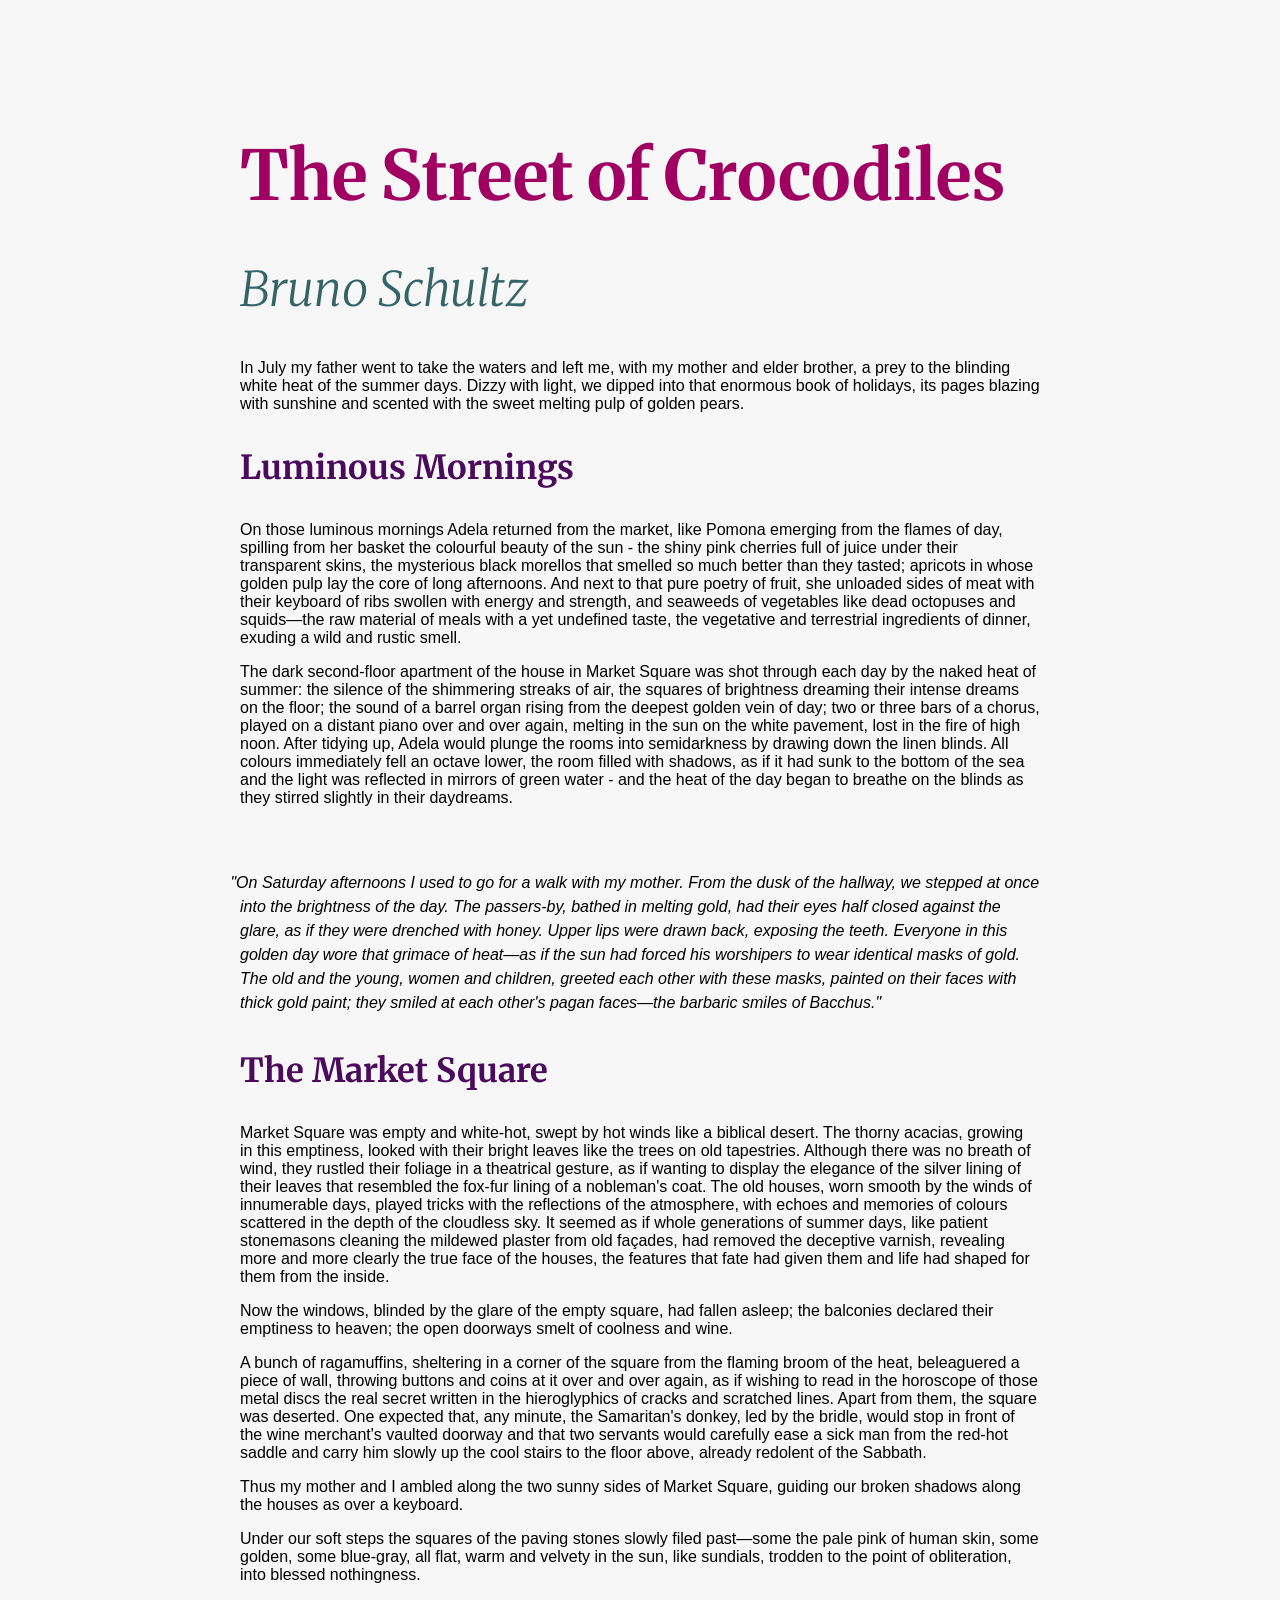
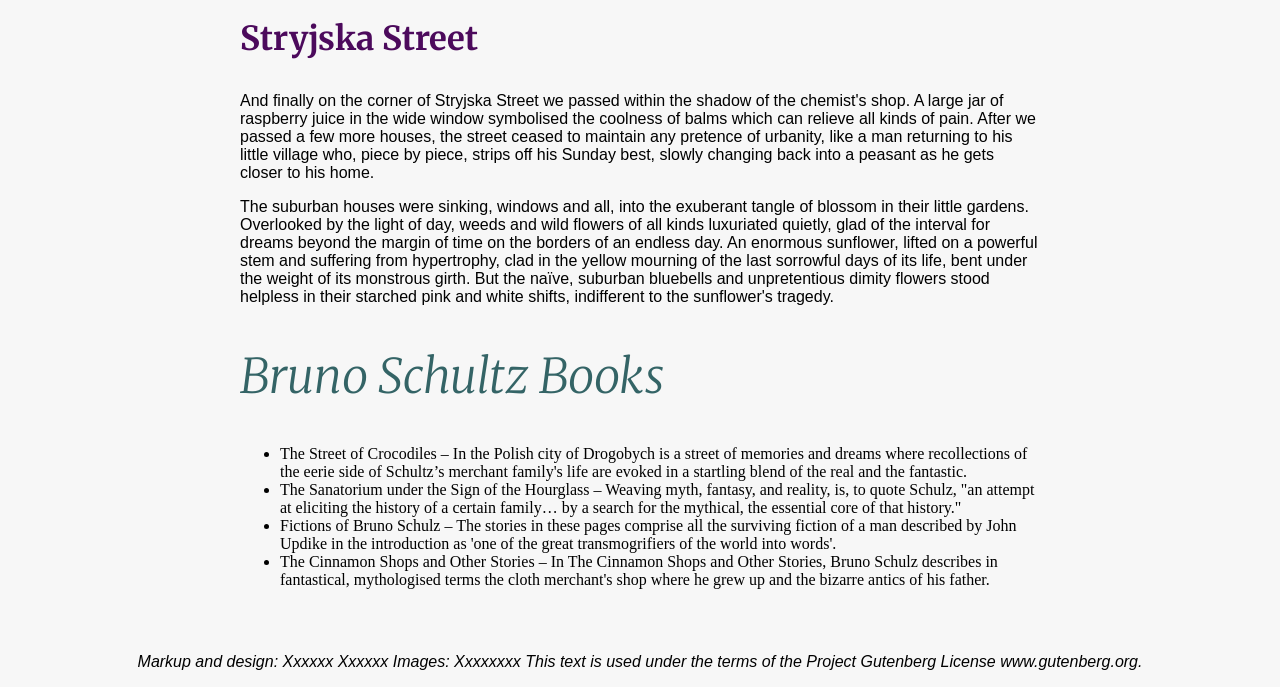
==== index-3.html @ afcbabdc "Create index-3.html" ====
<!DOCTYPE html>
<html lang="en">
<head>
<meta charset="UTF-8">
    <link href="css/reset.css" type="text/css"rel="stylesheet"/>
    <link href="css/style.css" type="text/css"rel="stylesheet"/>
    <link rel="preconnect" href="https://fonts.googleapis.com">
    <link rel="preconnect" href="https://fonts.gstatic.com" crossorigin>
    <link href="https://fonts.googleapis.com/css2?family=Merriweather:ital,opsz,wght@0,18..144,300..900;1,18..144,300..900&display=swap" rel="stylesheet">

    <title>The Street of Crocodiles</title>
</head>
<body>
    <header>
    <h1>The Street of Crocodiles</h1>
<h2>Bruno Schultz</h2>

<p>In July my father went to take the waters and left me, with my mother and elder brother, a
prey to the blinding white heat of the summer days. Dizzy with light, we dipped into that
enormous book of holidays, its pages blazing with sunshine and scented with the sweet
melting pulp of golden pears.</p>
</header>

<section>
    <h3>Luminous Mornings</h3>

    <p>On those luminous mornings Adela returned from the market, like Pomona emerging from
the flames of day, spilling from her basket the colourful beauty of the sun - the shiny pink
cherries full of juice under their transparent skins, the mysterious black morellos that
smelled so much better than they tasted; apricots in whose golden pulp lay the core of long
afternoons. And next to that pure poetry of fruit, she unloaded sides of meat with their
keyboard of ribs swollen with energy and strength, and seaweeds of vegetables like dead
octopuses and squids—the raw material of meals with a yet undefined taste, the vegetative
and terrestrial ingredients of dinner, exuding a wild and rustic smell.</p>

    <p>The dark second-floor apartment of the house in Market Square was shot through each day
by the naked heat of summer: the silence of the shimmering streaks of air, the squares of
brightness dreaming their intense dreams on the floor; the sound of a barrel organ rising
from the deepest golden vein of day; two or three bars of a chorus, played on a distant piano
over and over again, melting in the sun on the white pavement, lost in the fire of high noon.
After tidying up, Adela would plunge the rooms into semidarkness by drawing down the
linen blinds. All colours immediately fell an octave lower, the room filled with shadows, as if
it had sunk to the bottom of the sea and the light was reflected in mirrors of green water -
and the heat of the day began to breathe on the blinds as they stirred slightly in their
daydreams.</p>

<blockquote>
    <p><em>"On Saturday afternoons I used to go for a walk with my mother. From the dusk of the
hallway, we stepped at once into the brightness of the day. The passers-by, bathed in melting
gold, had their eyes half closed against the glare, as if they were drenched with honey.
Upper lips were drawn back, exposing the teeth. Everyone in this golden day wore that
grimace of heat—as if the sun had forced his worshipers to wear identical masks of gold. The
old and the young, women and children, greeted each other with these masks, painted on
their faces with thick gold paint; they smiled at each other's pagan faces—the barbaric
smiles of Bacchus."</em></p>
    </blockquote>
</section>

<section>
    <h3>The Market Square</h3>

    <p>Market Square was empty and white-hot, swept by hot winds like a biblical desert. The
thorny acacias, growing in this emptiness, looked with their bright leaves like the trees on
old tapestries. Although there was no breath of wind, they rustled their foliage in a
theatrical gesture, as if wanting to display the elegance of the silver lining of their leaves that
resembled the fox-fur lining of a nobleman's coat. The old houses, worn smooth by the
winds of innumerable days, played tricks with the reflections of the atmosphere, with
echoes and memories of colours scattered in the depth of the cloudless sky. It seemed as if
whole generations of summer days, like patient stonemasons cleaning the mildewed plaster
from old façades, had removed the deceptive varnish, revealing more and more clearly the
true face of the houses, the features that fate had given them and life had shaped for them
from the inside.</p>

<p>Now the windows, blinded by the glare of the empty square, had fallen asleep; the balconies
declared their emptiness to heaven; the open doorways smelt of coolness and wine.</p>

<p>A bunch of ragamuffins, sheltering in a corner of the square from the flaming broom of the
heat, beleaguered a piece of wall, throwing buttons and coins at it over and over again, as if
wishing to read in the horoscope of those metal discs the real secret written in the
hieroglyphics of cracks and scratched lines. Apart from them, the square was deserted. One
expected that, any minute, the Samaritan's donkey, led by the bridle, would stop in front of
the wine merchant's vaulted doorway and that two servants would carefully ease a sick man
from the red-hot saddle and carry him slowly up the cool stairs to the floor above, already
redolent of the Sabbath.</p>

<p>Thus my mother and I ambled along the two sunny sides of Market Square, guiding our
broken shadows along the houses as over a keyboard.</p>

<p>Under our soft steps the squares of the paving stones slowly filed past—some the pale pink
of human skin, some golden, some blue-gray, all flat, warm and velvety in the sun, like
sundials, trodden to the point of obliteration, into blessed nothingness.</p>
</section>

<section>
<h3>Stryjska Street</h3>

<p>And finally on the corner of Stryjska Street we passed within the shadow of the chemist's
shop. A large jar of raspberry juice in the wide window symbolised the coolness of balms
which can relieve all kinds of pain. After we passed a few more houses, the street ceased to
maintain any pretence of urbanity, like a man returning to his little village who, piece by
piece, strips off his Sunday best, slowly changing back into a peasant as he gets closer to his
home.</p>

<p>The suburban houses were sinking, windows and all, into the exuberant tangle of blossom in
their little gardens. Overlooked by the light of day, weeds and wild flowers of all kinds
luxuriated quietly, glad of the interval for dreams beyond the margin of time on the borders
of an endless day. An enormous sunflower, lifted on a powerful stem and suffering from
hypertrophy, clad in the yellow mourning of the last sorrowful days of its life, bent under the
weight of its monstrous girth. But the naïve, suburban bluebells and unpretentious dimity
flowers stood helpless in their starched pink and white shifts, indifferent to the sunflower's
tragedy.</p>
</section>

<section>
    <h2>Bruno Schultz Books</h2>

<ul>
<li>The Street of Crocodiles – In the Polish city of Drogobych is a street of memories and
dreams where recollections of the eerie side of Schultz’s merchant family's life are
evoked in a startling blend of the real and the fantastic.</li>
<li>The Sanatorium under the Sign of the Hourglass – Weaving myth, fantasy, and reality,
is, to quote Schulz, "an attempt at eliciting the history of a certain family… by a search
for the mythical, the essential core of that history."</li>
<li>Fictions of Bruno Schulz – The stories in these pages comprise all the surviving fiction of
a man described by John Updike in the introduction as 'one of the great transmogrifiers
of the world into words'.</li>
<li>The Cinnamon Shops and Other Stories – In The Cinnamon Shops and Other Stories,
Bruno Schulz describes in fantastical, mythologised terms the cloth merchant's shop
where he grew up and the bizarre antics of his father.</li>
</ul>
</section>

<footer>
<p><em>Markup and design: Xxxxxx Xxxxxx
Images: Xxxxxxxx
This text is used under the terms of the Project Gutenberg License www.gutenberg.org.</em></p>
</footer>
</body>
</html>
---- css/style.css ----
body{
    background: #f7f7f7;
    color: #333333
    font-family: "Merriweather sans", sans-serif;}

section, header {
    width: 80%;
    max-width: 800px;
    margin: auto;}

h1, h2, h3 {
    font-family: "Merriweather", serif}

p {
    font-family: "Merriweather sans", sans-serif}

header p {
    font-family: "Merriweather Sans", sans-serif;
    font-size: 1.5rem
    font-weight:300}

h1 {font-size: 4.300rem;
    line-height:1.1;
    margin-top: 2em;
    color:rgb(159, 0, 98)}

h2 {font-size: 2.986rem;
    font-weight: 300;
    font-style:oblique;
    margin-top: 3em 0 1em 0;
    color:rgb(52, 100, 102)}

h3 {font-size: 2.074rem;
    margin-top: 3em 0 1em 0;
    color:rgb(76, 10, 92)}

blockquote{
    margin-bottom: 1.5rem;
    line-height: 1.5}

blockquote{
    font-family: "Merriweather", serif;
    margin-bottom: 1.5rem;
    line-height:1.5rem;
    font-style: italic;
    hanging-punctuation: first;
    text-indent: -0.6rem;
    margin: 4em 0 2em 0;}

footer{
    text-align: center;
    margin: 4em 0 0em 0;
}
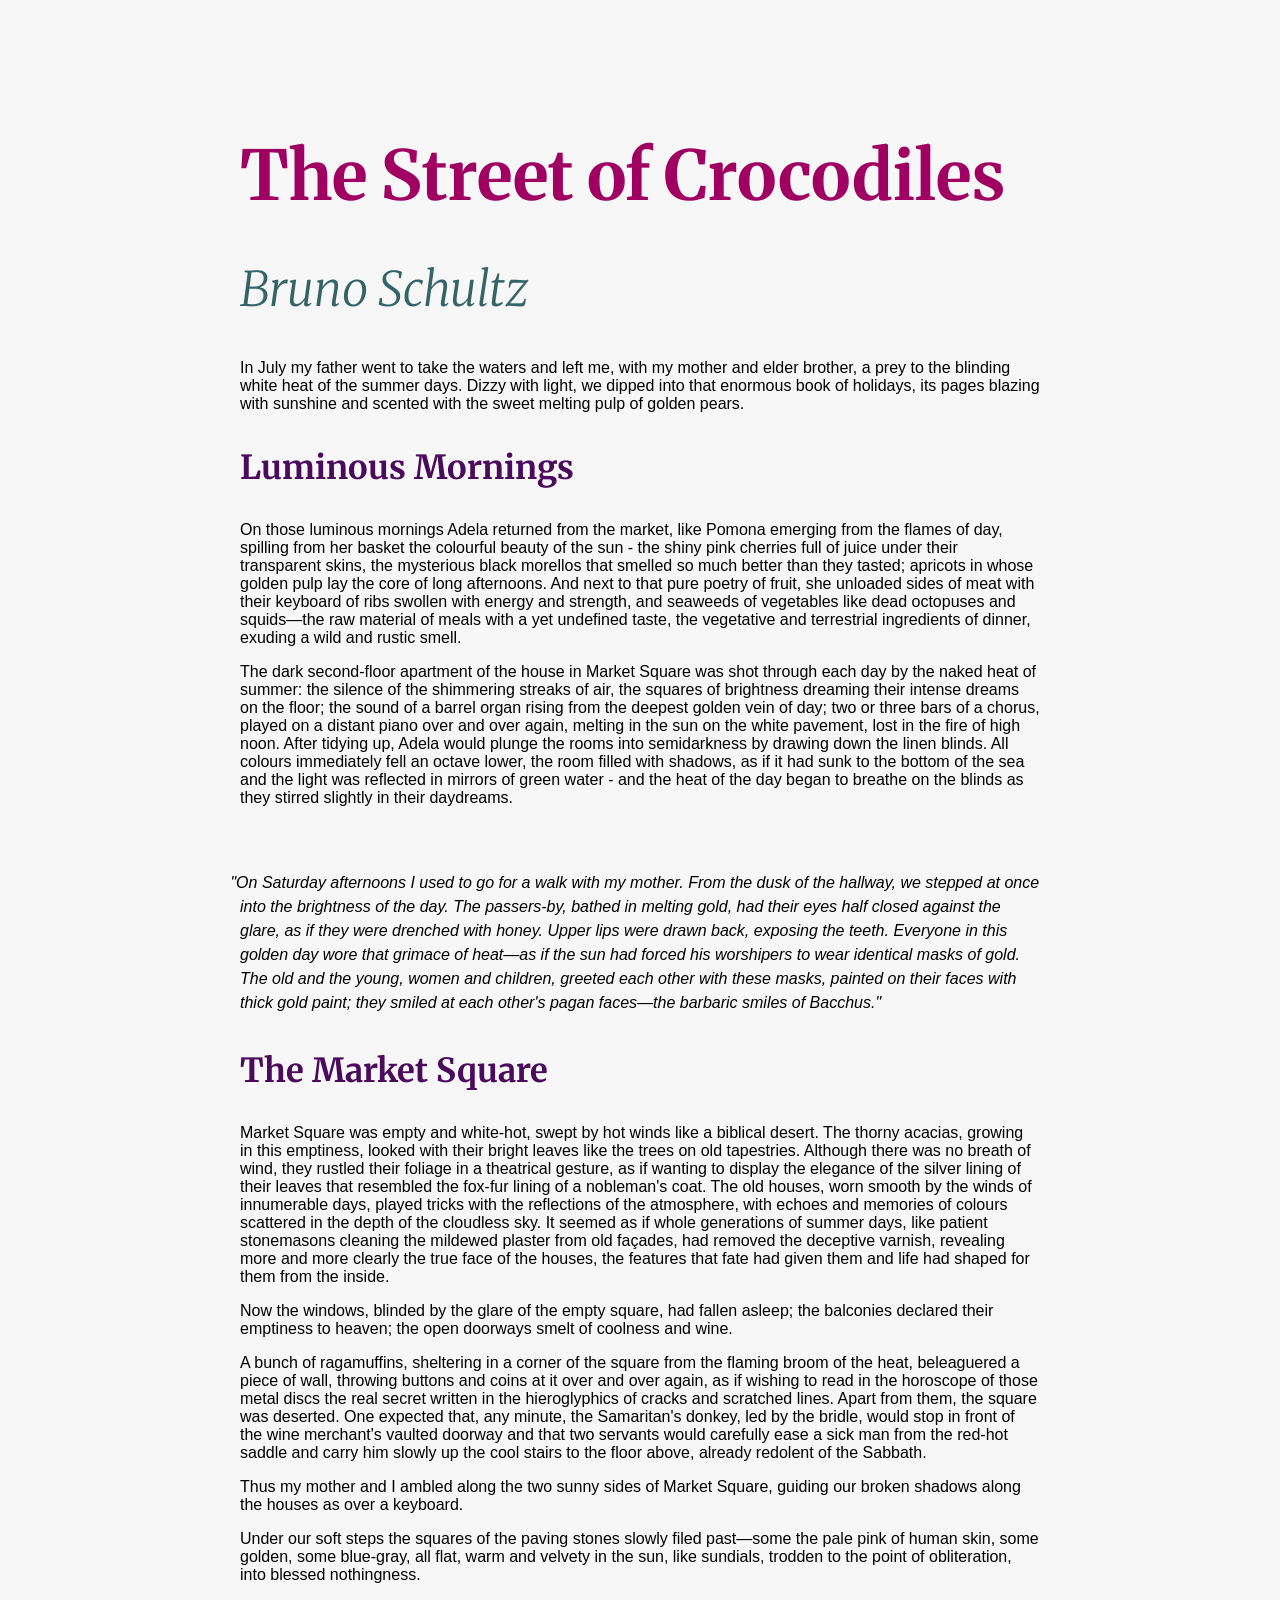
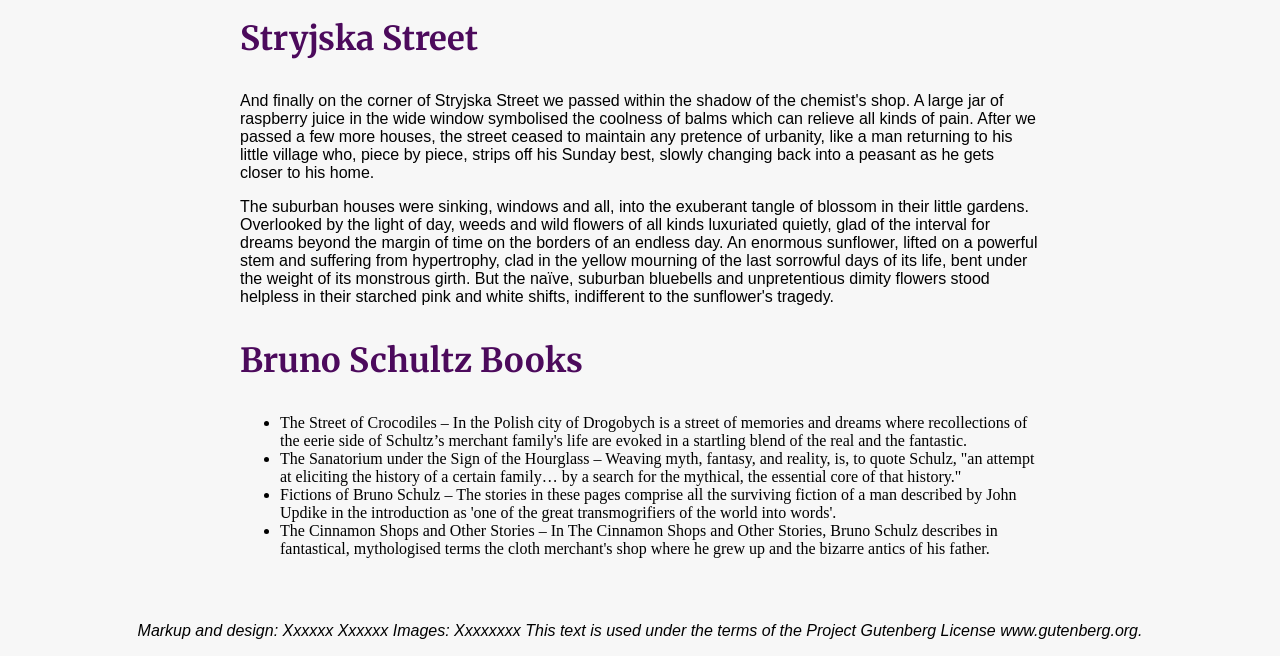
==== commit 31ab3981: "Update index-3.html" ====
--- a/index-3.html
+++ b/index-3.html
@@ -112,7 +112,7 @@
 </section>
 
 <section>
-    <h2>Bruno Schultz Books</h2>
+    <h3>Bruno Schultz Books</h3>
 
 <ul>
 <li>The Street of Crocodiles – In the Polish city of Drogobych is a street of memories and
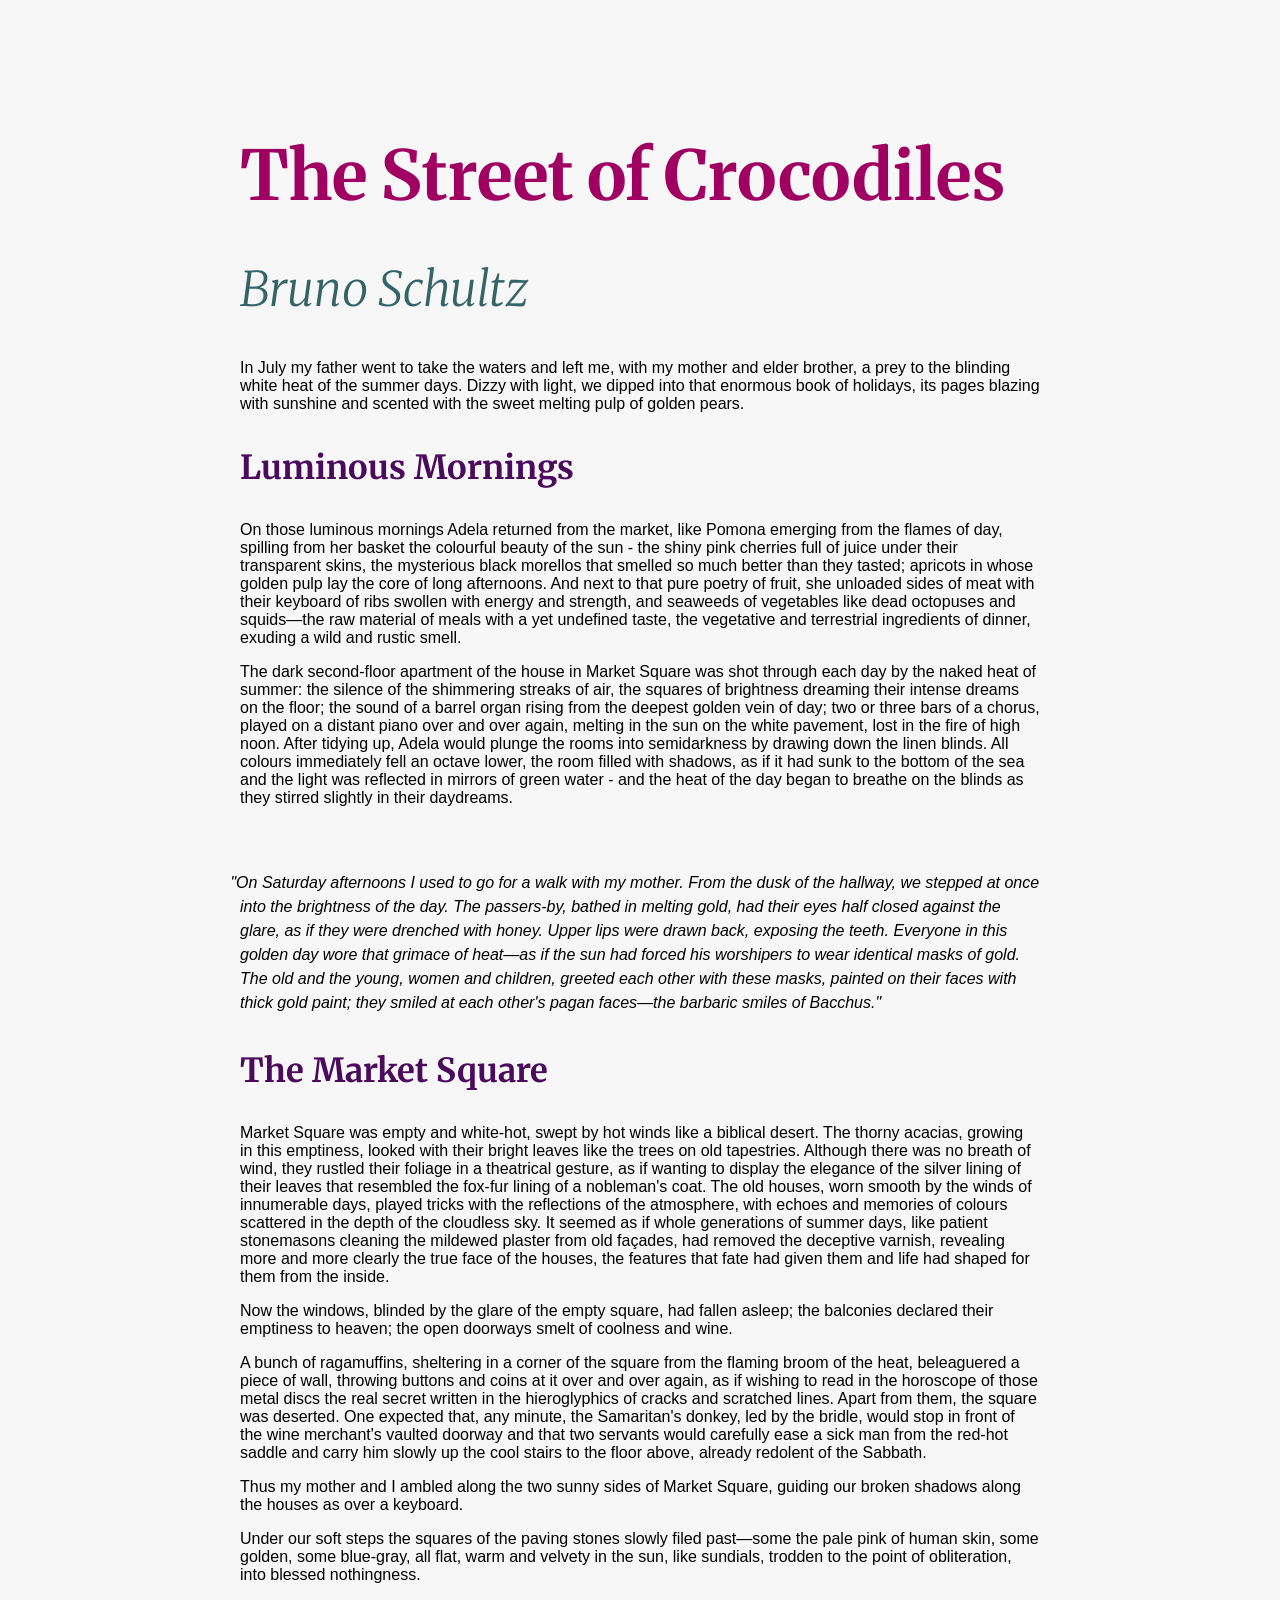
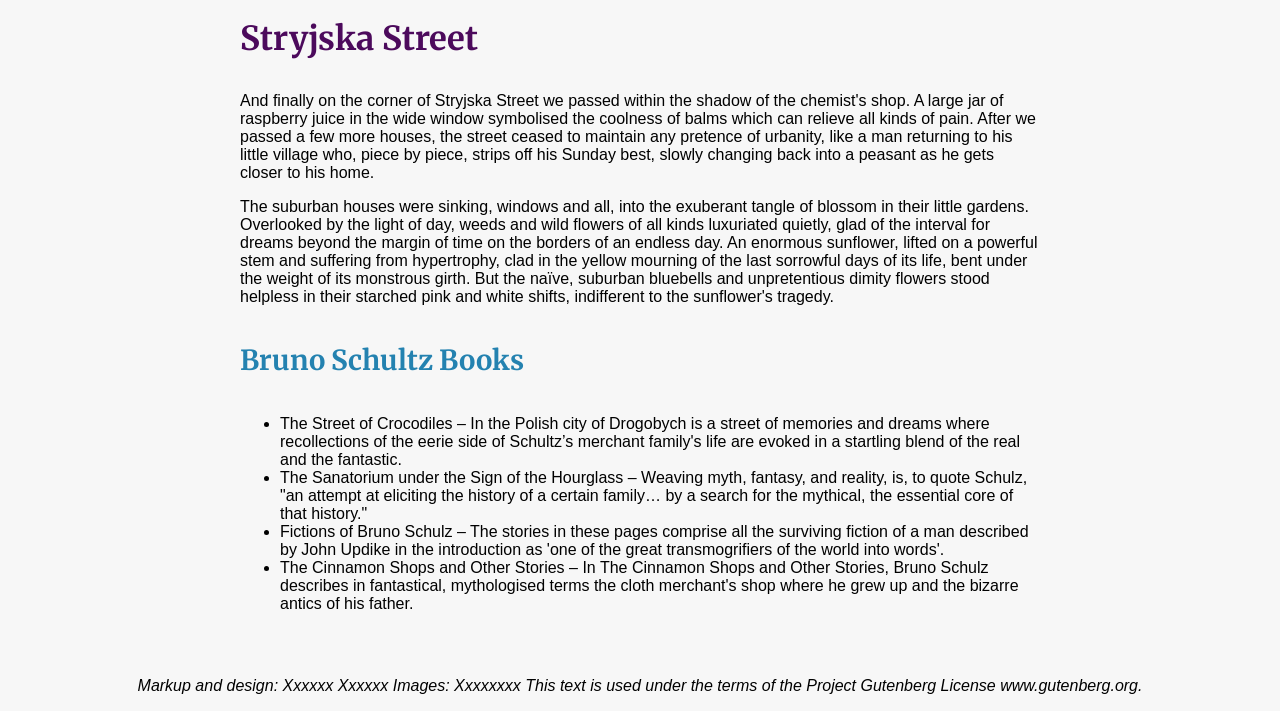
==== commit 7833fc2a: "Changed header" ====
--- a/index-3.html
+++ b/index-3.html
@@ -112,7 +112,7 @@
 </section>
 
 <section>
-    <h3>Bruno Schultz Books</h3>
+    <h4>Bruno Schultz Books</h4>
 
 <ul>
 <li>The Street of Crocodiles – In the Polish city of Drogobych is a street of memories and
--- a/css/style.css
+++ b/css/style.css
@@ -9,10 +9,10 @@
     max-width: 800px;
     margin: auto;}
 
-h1, h2, h3 {
+h1, h2, h3, h4 {
     font-family: "Merriweather", serif}
 
-p {
+p, ul {
     font-family: "Merriweather sans", sans-serif}
 
 header p {
@@ -35,6 +35,10 @@
     margin-top: 3em 0 1em 0;
     color:rgb(76, 10, 92)}
 
+h4 {font-size: 1.728rem;
+    margin-top: 3em 0 1em 0;
+    color:rgb(36, 130, 176)}
+
 blockquote{
     margin-bottom: 1.5rem;
     line-height: 1.5}
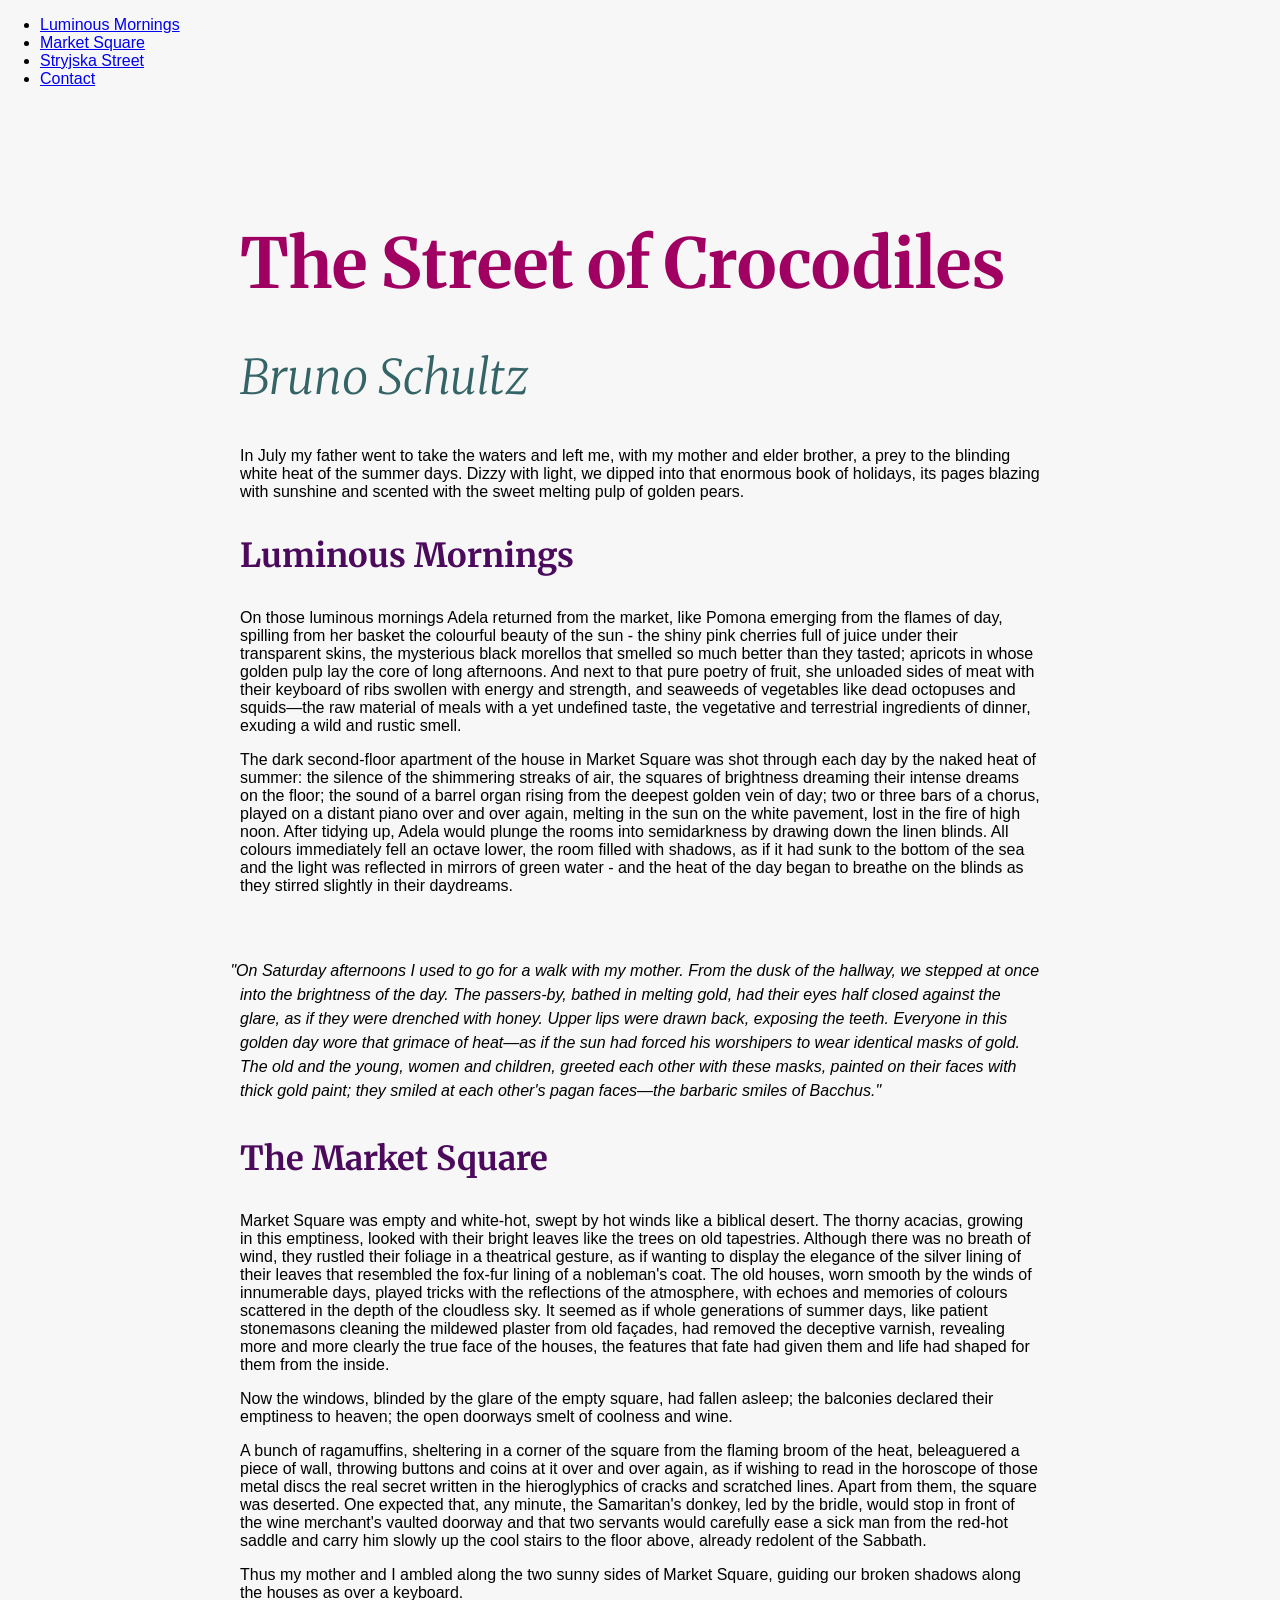
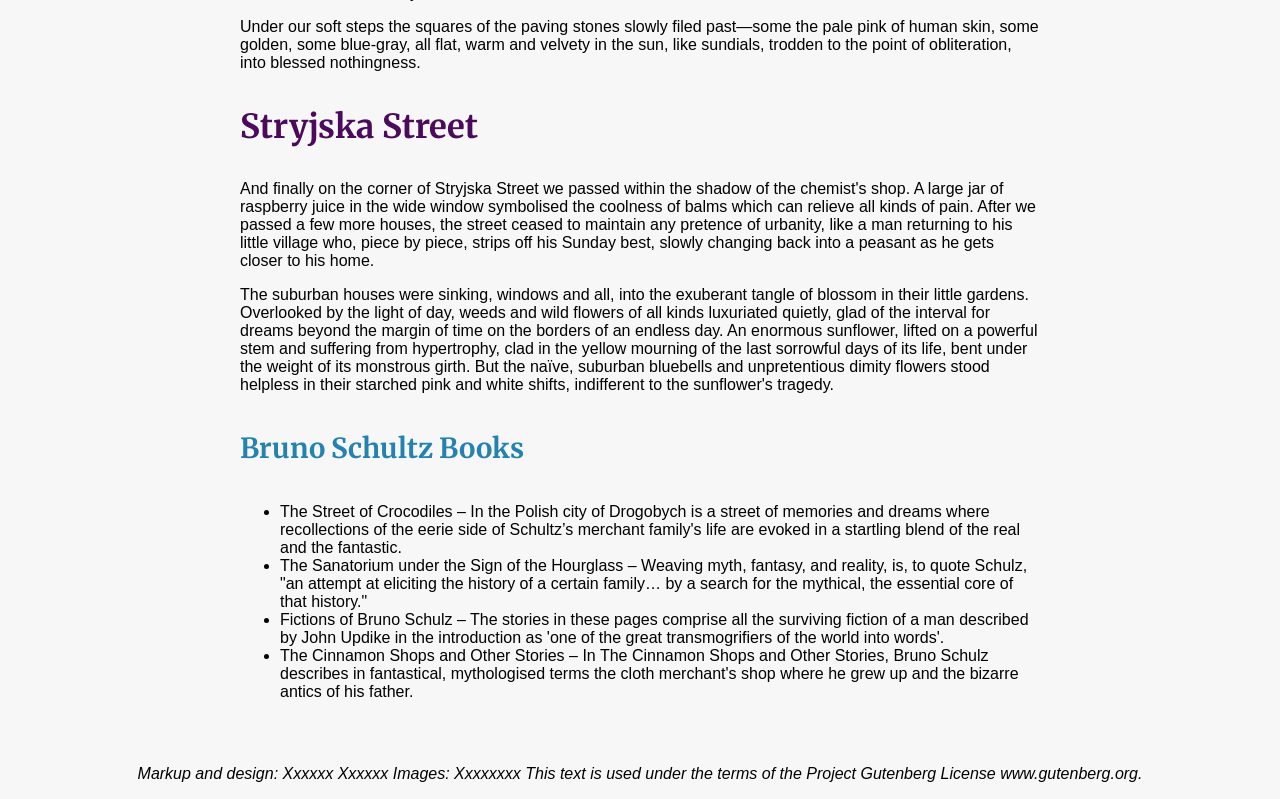
==== commit 186d741f: "Update index-3.html" ====
--- a/index-3.html
+++ b/index-3.html
@@ -11,6 +11,14 @@
     <title>The Street of Crocodiles</title>
 </head>
 <body>
+<nav>
+        <ul>
+            <li><a href="#mornings">Luminous Mornings</a></li>
+            <li><a href="#market">Market Square</a></li>
+            <li><a href="#street">Stryjska Street</a></li>
+            <li><a href="#contact">Contact</a></li>
+        </ul>
+</nav>
     <header>
     <h1>The Street of Crocodiles</h1>
 <h2>Bruno Schultz</h2>
@@ -22,7 +30,7 @@
 </header>
 
 <section>
-    <h3>Luminous Mornings</h3>
+    <h3 id="mornings">Luminous Mornings</h3>
 
     <p>On those luminous mornings Adela returned from the market, like Pomona emerging from
 the flames of day, spilling from her basket the colourful beauty of the sun - the shiny pink
@@ -57,7 +65,7 @@
 </section>
 
 <section>
-    <h3>The Market Square</h3>
+    <h3 id="market">The Market Square</h3>
 
     <p>Market Square was empty and white-hot, swept by hot winds like a biblical desert. The
 thorny acacias, growing in this emptiness, looked with their bright leaves like the trees on
@@ -92,7 +100,7 @@
 </section>
 
 <section>
-<h3>Stryjska Street</h3>
+<h3 id="street">Stryjska Street</h3>
 
 <p>And finally on the corner of Stryjska Street we passed within the shadow of the chemist's
 shop. A large jar of raspberry juice in the wide window symbolised the coolness of balms
@@ -130,7 +138,7 @@
 </ul>
 </section>
 
-<footer>
+<footer id="contact">
 <p><em>Markup and design: Xxxxxx Xxxxxx
 Images: Xxxxxxxx
 This text is used under the terms of the Project Gutenberg License www.gutenberg.org.</em></p>
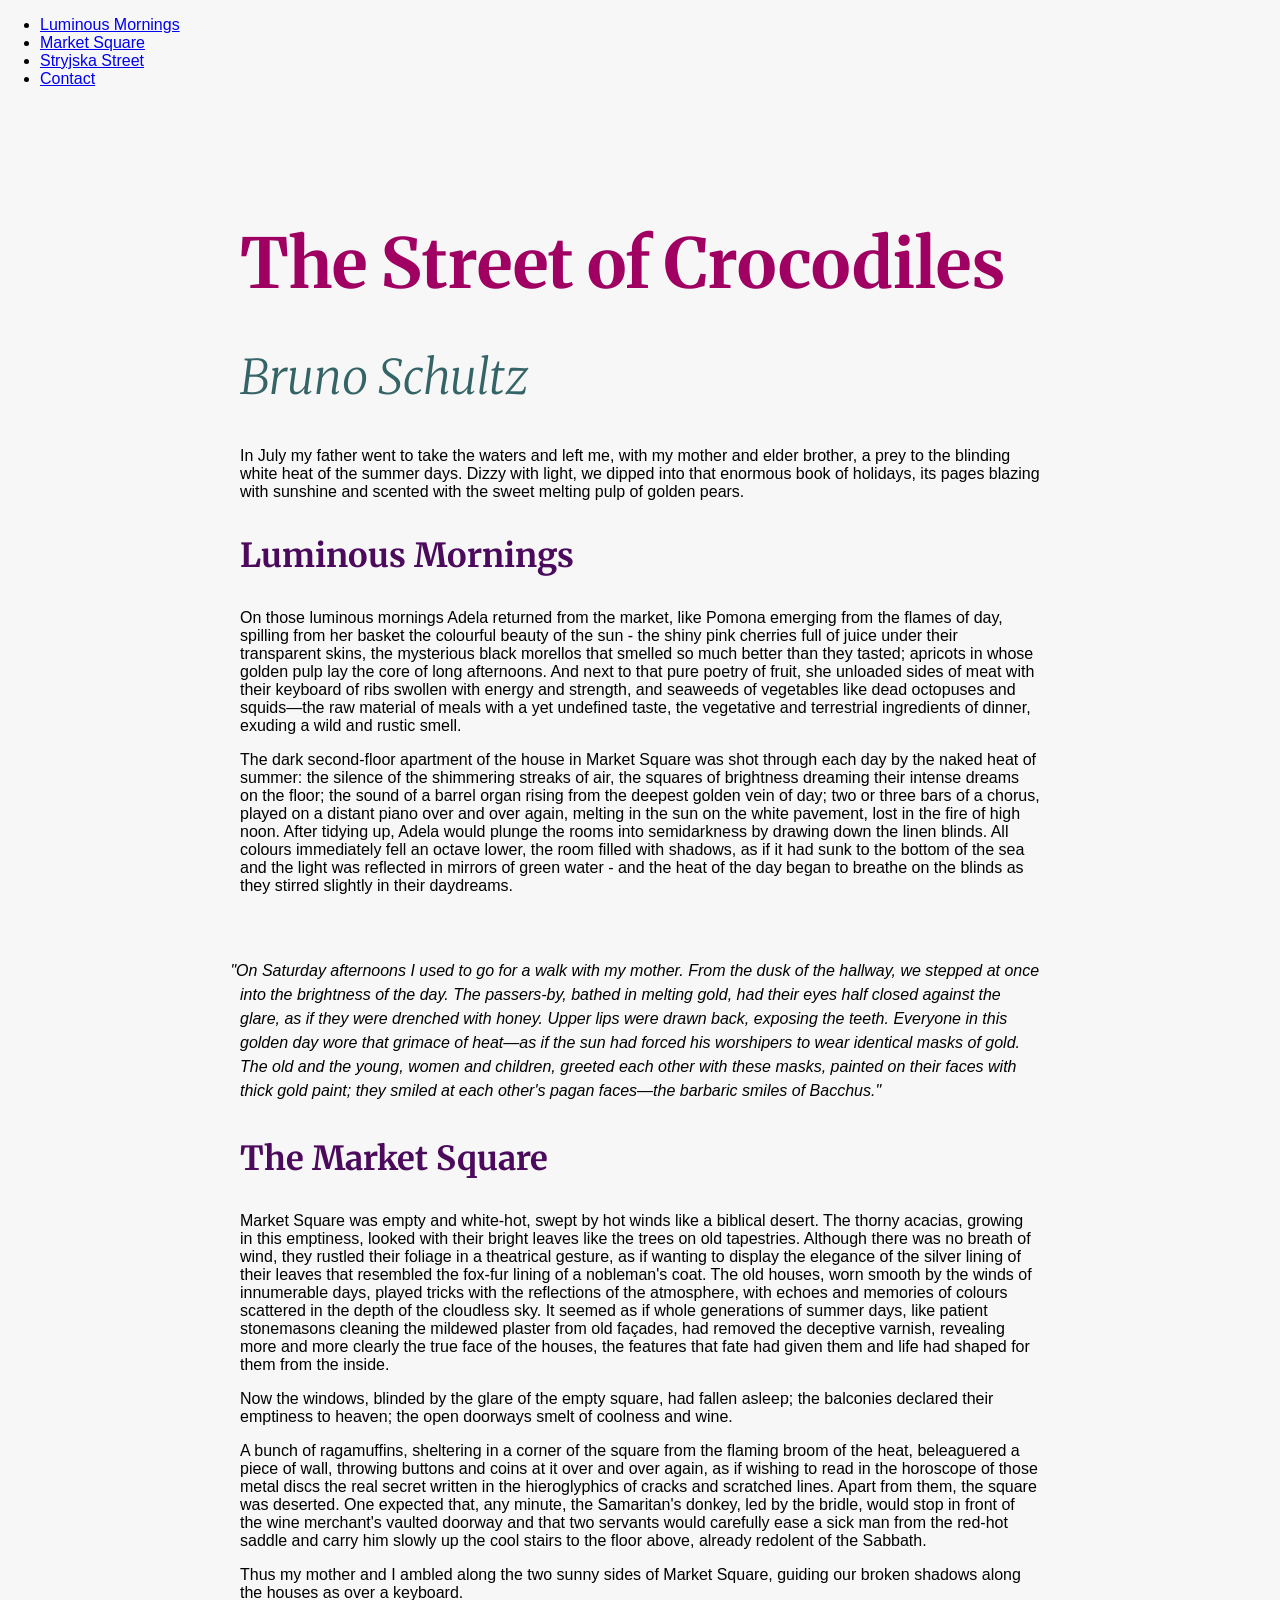
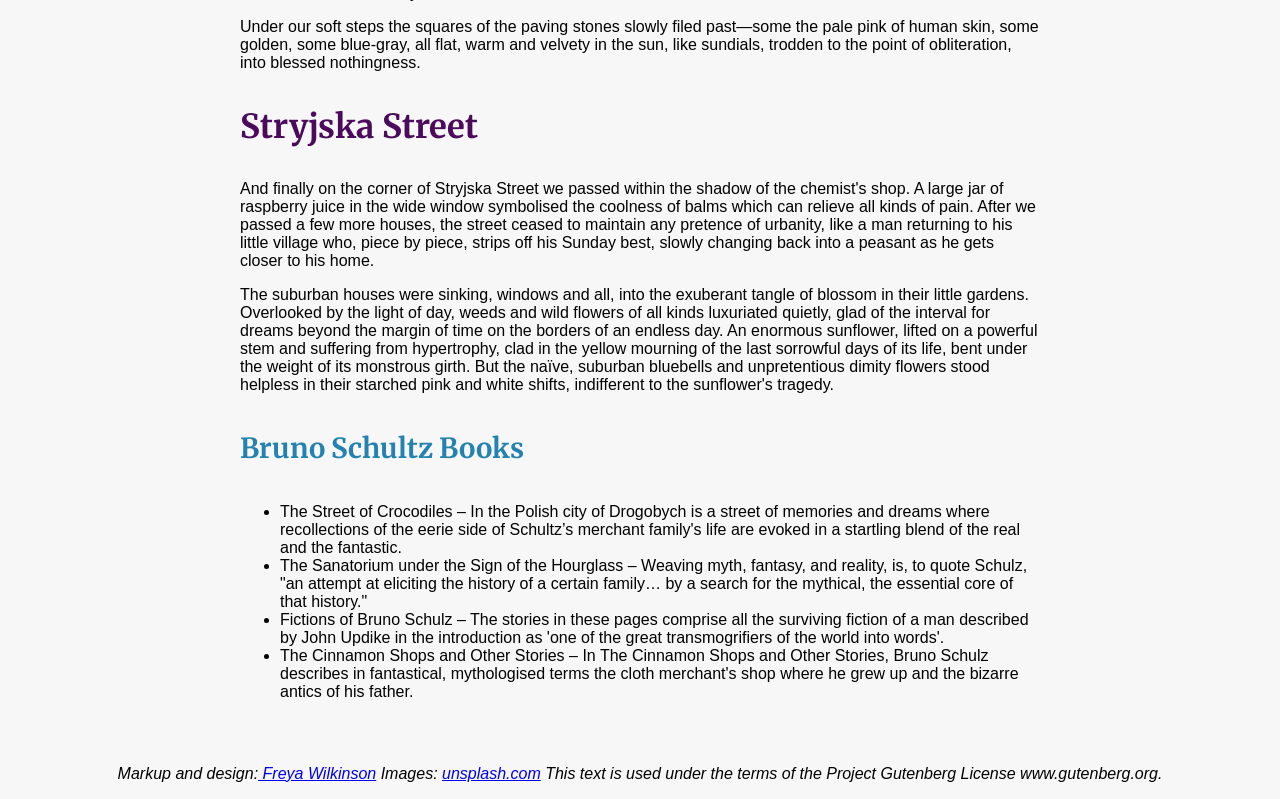
==== commit 4264dbf1: "Update index-3.html" ====
--- a/index-3.html
+++ b/index-3.html
@@ -139,8 +139,11 @@
 </section>
 
 <footer id="contact">
-<p><em>Markup and design: Xxxxxx Xxxxxx
-Images: Xxxxxxxx
+<p><em>Markup and design:<a
+    href="mailto:wilkinson-f1@ulster.ac.uk">
+    Freya Wilkinson</a>
+Images: <a href="https://unsplash.com">
+    unsplash.com</a>
 This text is used under the terms of the Project Gutenberg License www.gutenberg.org.</em></p>
 </footer>
 </body>
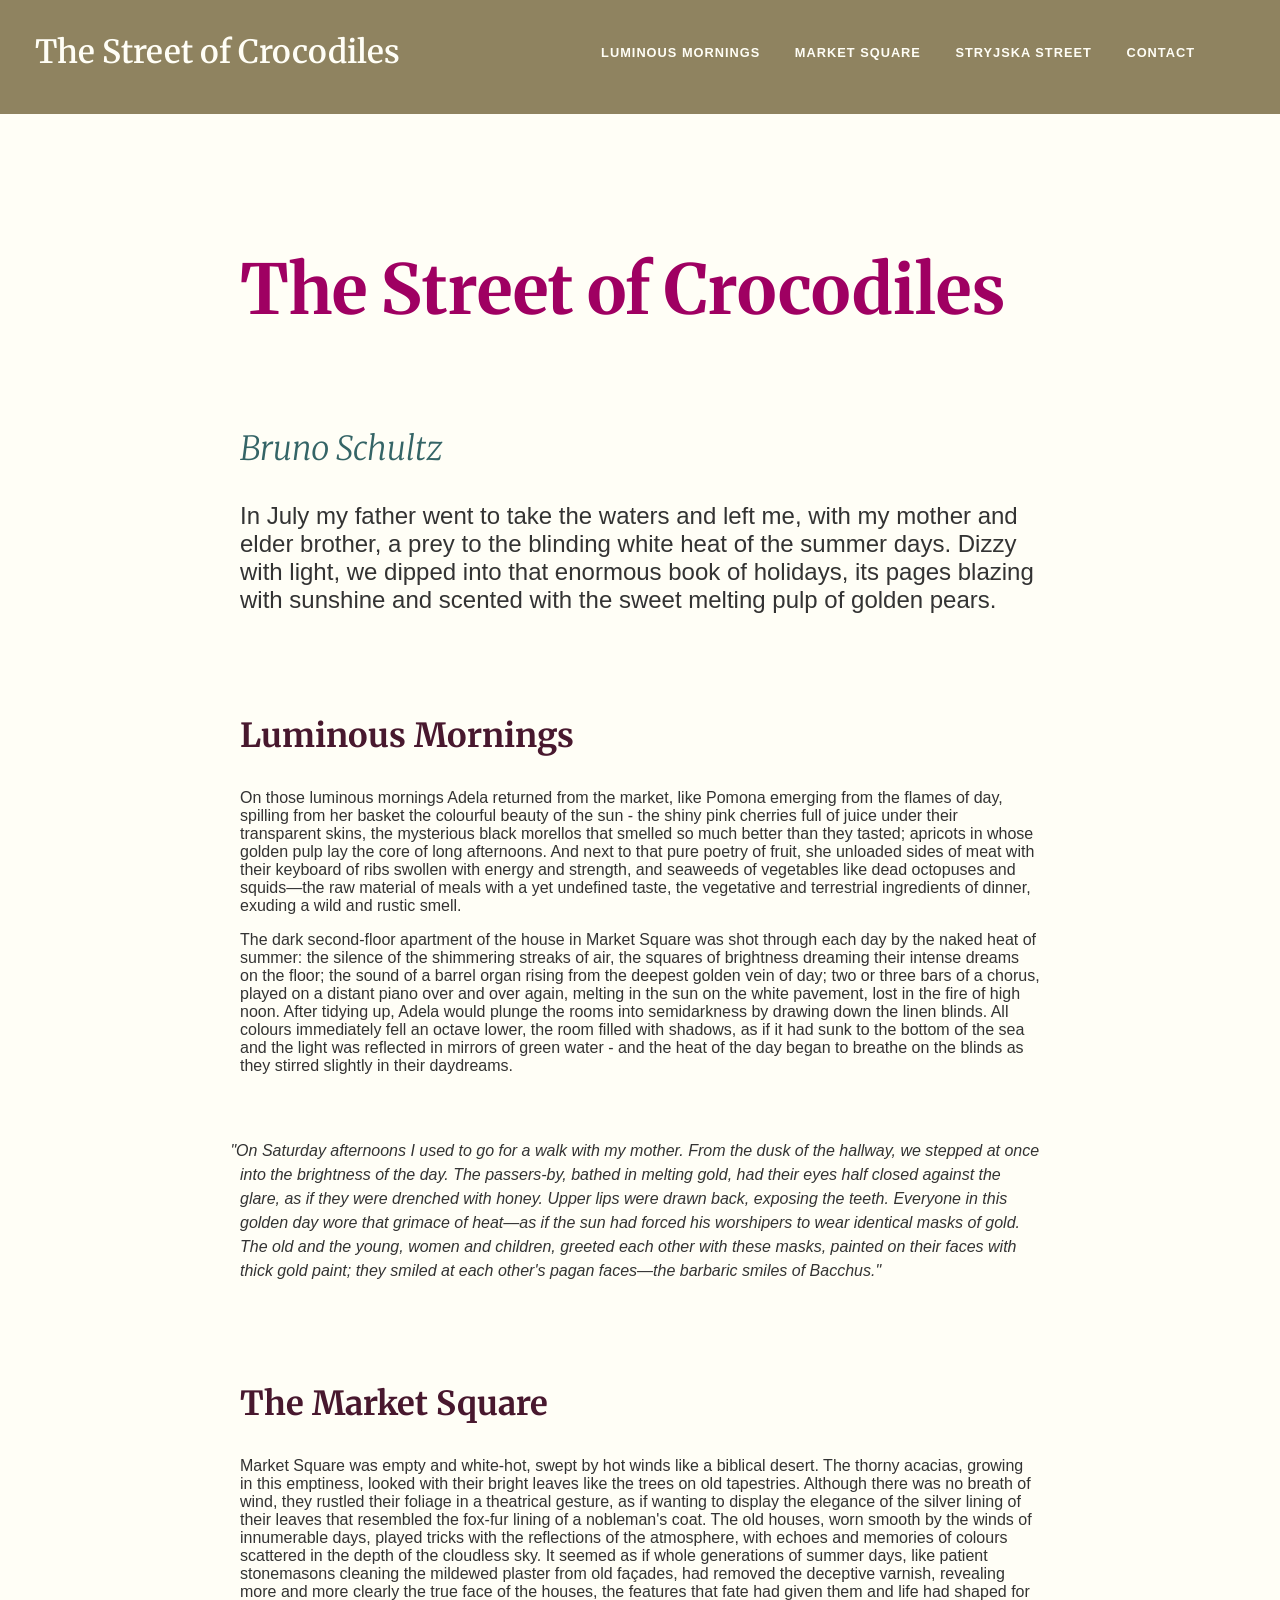
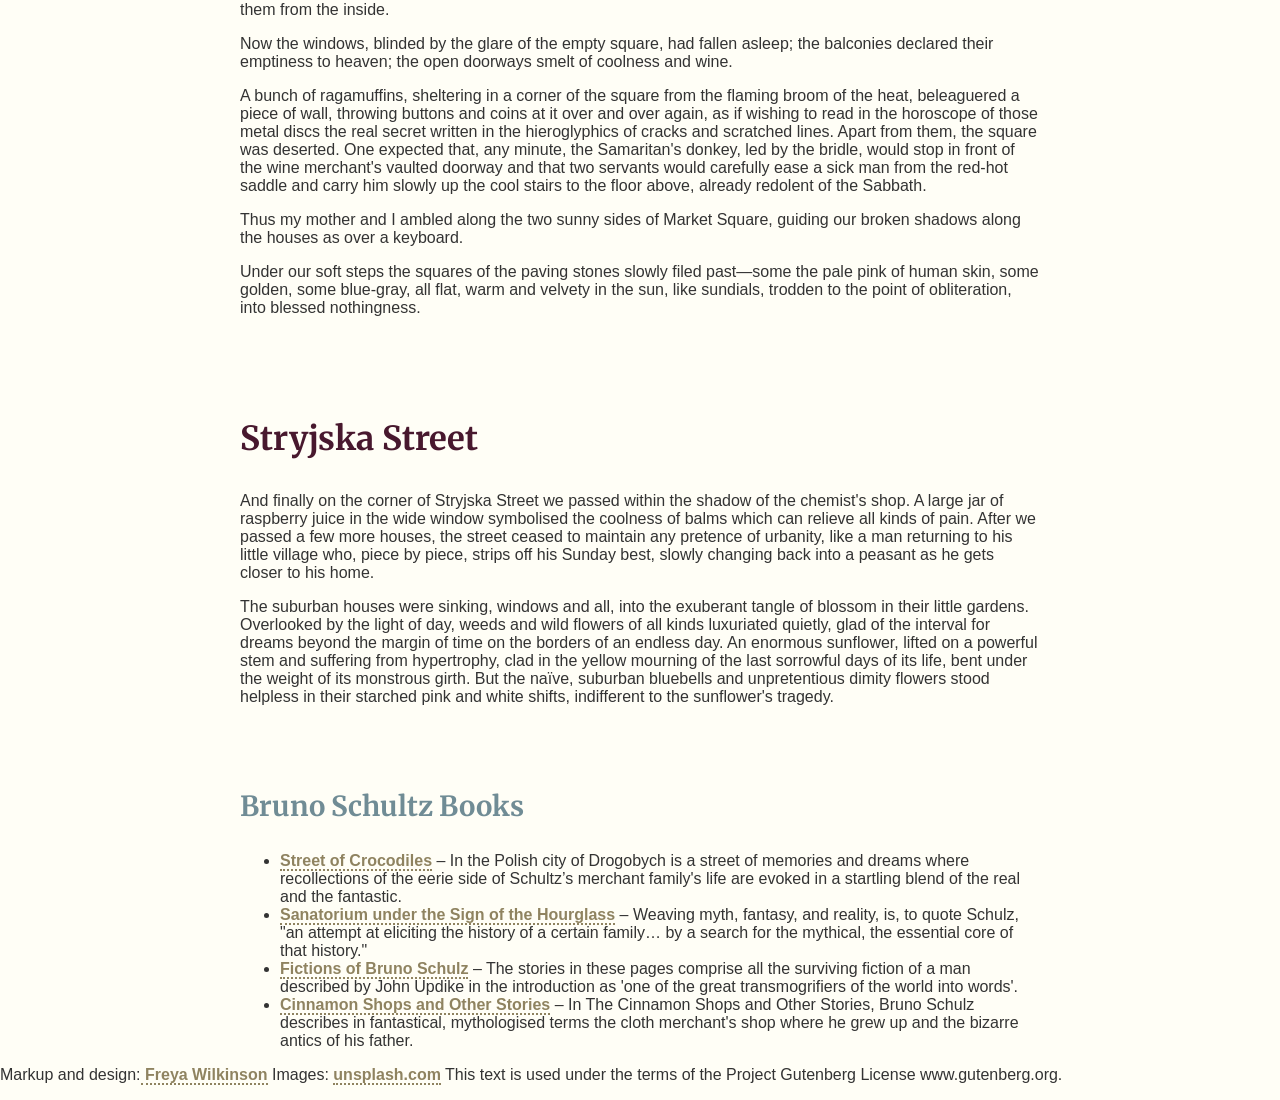
==== commit b9efb3dd: "added version 3" ====
--- a/index-3.html
+++ b/index-3.html
@@ -11,6 +11,10 @@
     <title>The Street of Crocodiles</title>
 </head>
 <body>
+    <div class="responsivenav">
+        <div id="logo">
+        <p>The Street of Crocodiles</p>
+    </div>
 <nav>
         <ul>
             <li><a href="#mornings">Luminous Mornings</a></li>
@@ -19,6 +23,7 @@
             <li><a href="#contact">Contact</a></li>
         </ul>
 </nav>
+</div>
     <header>
     <h1>The Street of Crocodiles</h1>
 <h2>Bruno Schultz</h2>
@@ -64,6 +69,7 @@
     </blockquote>
 </section>
 
+<div class="light">
 <section>
     <h3 id="market">The Market Square</h3>
 
@@ -98,6 +104,7 @@
 of human skin, some golden, some blue-gray, all flat, warm and velvety in the sun, like
 sundials, trodden to the point of obliteration, into blessed nothingness.</p>
 </section>
+</div>
 
 <section>
 <h3 id="street">Stryjska Street</h3>
@@ -119,32 +126,30 @@
 tragedy.</p>
 </section>
 
-<section>
+<section class="books">
     <h4>Bruno Schultz Books</h4>
 
 <ul>
-<li>The Street of Crocodiles – In the Polish city of Drogobych is a street of memories and
+<li><a href="https://www.goodreads.com/book/show/244261.The_Street_of_Crocodiles" target="_blank">Street of Crocodiles</a>  – In the Polish city of Drogobych is a street of memories and
 dreams where recollections of the eerie side of Schultz’s merchant family's life are
 evoked in a startling blend of the real and the fantastic.</li>
-<li>The Sanatorium under the Sign of the Hourglass – Weaving myth, fantasy, and reality,
+<li><a href="https://www.goodreads.com/book/show/359559.Sanatorium_Under_the_Sign_of_the_Hourglass" target="_blank">Sanatorium under the Sign of the Hourglass</a> – Weaving myth, fantasy, and reality,
 is, to quote Schulz, "an attempt at eliciting the history of a certain family… by a search
 for the mythical, the essential core of that history."</li>
-<li>Fictions of Bruno Schulz – The stories in these pages comprise all the surviving fiction of
+<li><a href="https://www.goodreads.com/book/show/244262" target="_blank">Fictions of Bruno Schulz</a> – The stories in these pages comprise all the surviving fiction of
 a man described by John Updike in the introduction as 'one of the great transmogrifiers
 of the world into words'.</li>
-<li>The Cinnamon Shops and Other Stories – In The Cinnamon Shops and Other Stories,
+<li><a href="https://www.goodreads.com/book/show/29142989-the-cinnamon-shops-and-other-stories" target="_blank">Cinnamon Shops and Other Stories</a> – In The Cinnamon Shops and Other Stories,
 Bruno Schulz describes in fantastical, mythologised terms the cloth merchant's shop
 where he grew up and the bizarre antics of his father.</li>
 </ul>
 </section>
 
-<footer id="contact">
-<p><em>Markup and design:<a
-    href="mailto:wilkinson-f1@ulster.ac.uk">
-    Freya Wilkinson</a>
-Images: <a href="https://unsplash.com">
-    unsplash.com</a>
-This text is used under the terms of the Project Gutenberg License www.gutenberg.org.</em></p>
+<footer>
+<p>Markup and design:<a href="mailto:wilkinson-f1@ulster.ac.uk"> Freya Wilkinson</a>
+Images: <a href="https://unsplash.com"> unsplash.com</a>
+This text is used under the terms of the Project Gutenberg License www.gutenberg.org.</p>
 </footer>
+
 </body>
 </html>  
--- a/css/style.css
+++ b/css/style.css
@@ -1,8 +1,9 @@
 
 body{
-    background: #f7f7f7;
-    color: #333333
-    font-family: "Merriweather sans", sans-serif;}
+    background: #FFFEF6;
+    color: #333333;
+    font-family: "Merriweather sans", sans-serif;
+}
 
 section, header {
     width: 80%;
@@ -10,50 +11,141 @@
     margin: auto;}
 
 h1, h2, h3, h4 {
-    font-family: "Merriweather", serif}
+    font-family: "Merriweather", serif;}
 
 p, ul {
-    font-family: "Merriweather sans", sans-serif}
+    font-family: "Merriweather sans", sans-serif;}
 
 header p {
     font-family: "Merriweather Sans", sans-serif;
-    font-size: 1.5rem
-    font-weight:300}
+    font-size: 1.5rem;
+    font-weight: 300;
+}
 
 h1 {font-size: 4.300rem;
     line-height:1.1;
     margin-top: 2em;
     color:rgb(159, 0, 98)}
 
-h2 {font-size: 2.986rem;
+h2 {font-size: 2.074rem;
     font-weight: 300;
     font-style:oblique;
-    margin-top: 3em 0 1em 0;
+    margin: 3em 0 1em 0;
     color:rgb(52, 100, 102)}
 
 h3 {font-size: 2.074rem;
-    margin-top: 3em 0 1em 0;
-    color:rgb(76, 10, 92)}
+    margin: 3em 0 1em 0;
+    color:#48182E}
 
 h4 {font-size: 1.728rem;
-    margin-top: 3em 0 1em 0;
-    color:rgb(36, 130, 176)}
+    margin: 3em 0 1em 0;
+    color: #708C95}
 
 blockquote{
     margin-bottom: 1.5rem;
     line-height: 1.5}
 
 blockquote{
-    font-family: "Merriweather", serif;
     margin-bottom: 1.5rem;
     line-height:1.5rem;
     font-style: italic;
     hanging-punctuation: first;
     text-indent: -0.6rem;
-    margin: 4em 0 2em 0;}
+    margin: 4em 0 2em 0;
+}
 
-footer{
+/*-- navigation --*/
+
+.responsivenav{
+    background:#8f8360;
+    padding-bottom: 10px;
+    display: flex;
+    justify-content: space-between;
+    align-items: center;    
+}
+
+#logo {
+    font-size: 2rem;
+    color: #FFFEF6;
+    font-weight: 600;
+    padding-left: 35px;
+}
+
+#logo p {
+    font-family: "Merriweather", serif;
+}
+
+/*--STYLING LINKS--*/
+
+a{
+    color:#8f8360;
+    text-decoration: none;
+    border-bottom: 2px dotted;
+    font-weight: 600;
+}
+
+a:hover{
+    color: #f3b5ee;
+    transition: all 0.3s ease-in-out;
+}
+
+nav{
+    display:flex;
+    padding: 1.5rem 0;
+    font-size: 0.8rem;
+}
+
+nav ul {
+text-align: right;
+text-transform: uppercase;
+letter-spacing: 1px;
+list-style-type: none;
+padding-right: 70px;
+}
+
+nav ul li {
+    display: inline;
+    margin: 5px;
+}
+
+nav a {
+    border-bottom: none;
+    text-decoration: none;
+    color:#FFFEF6;
+    padding: 10px;
+
+    nav a:hover {
+        color: #3C3316;
+        transition: all 0.3s ease-in-out;
+    }
+
+.light {
+    background: #D2B0AF;
+    padding: 3rem 0;
+}
+
+.book ul {
+    padding-left: 0;
+    list-style-type: none;
+}
+
+.books li {
+    padding-bottom: 1rem;
+}
+
+
+footer {
+    background: #D2B0AF;
+    color: #000000;
     text-align: center;
     margin: 4em 0 0em 0;
+    padding: 3rem 0;
 }
 
+footer a {
+    color:#034523
+}
+
+footer a:hover{
+    color: #f3b5ee;
+}
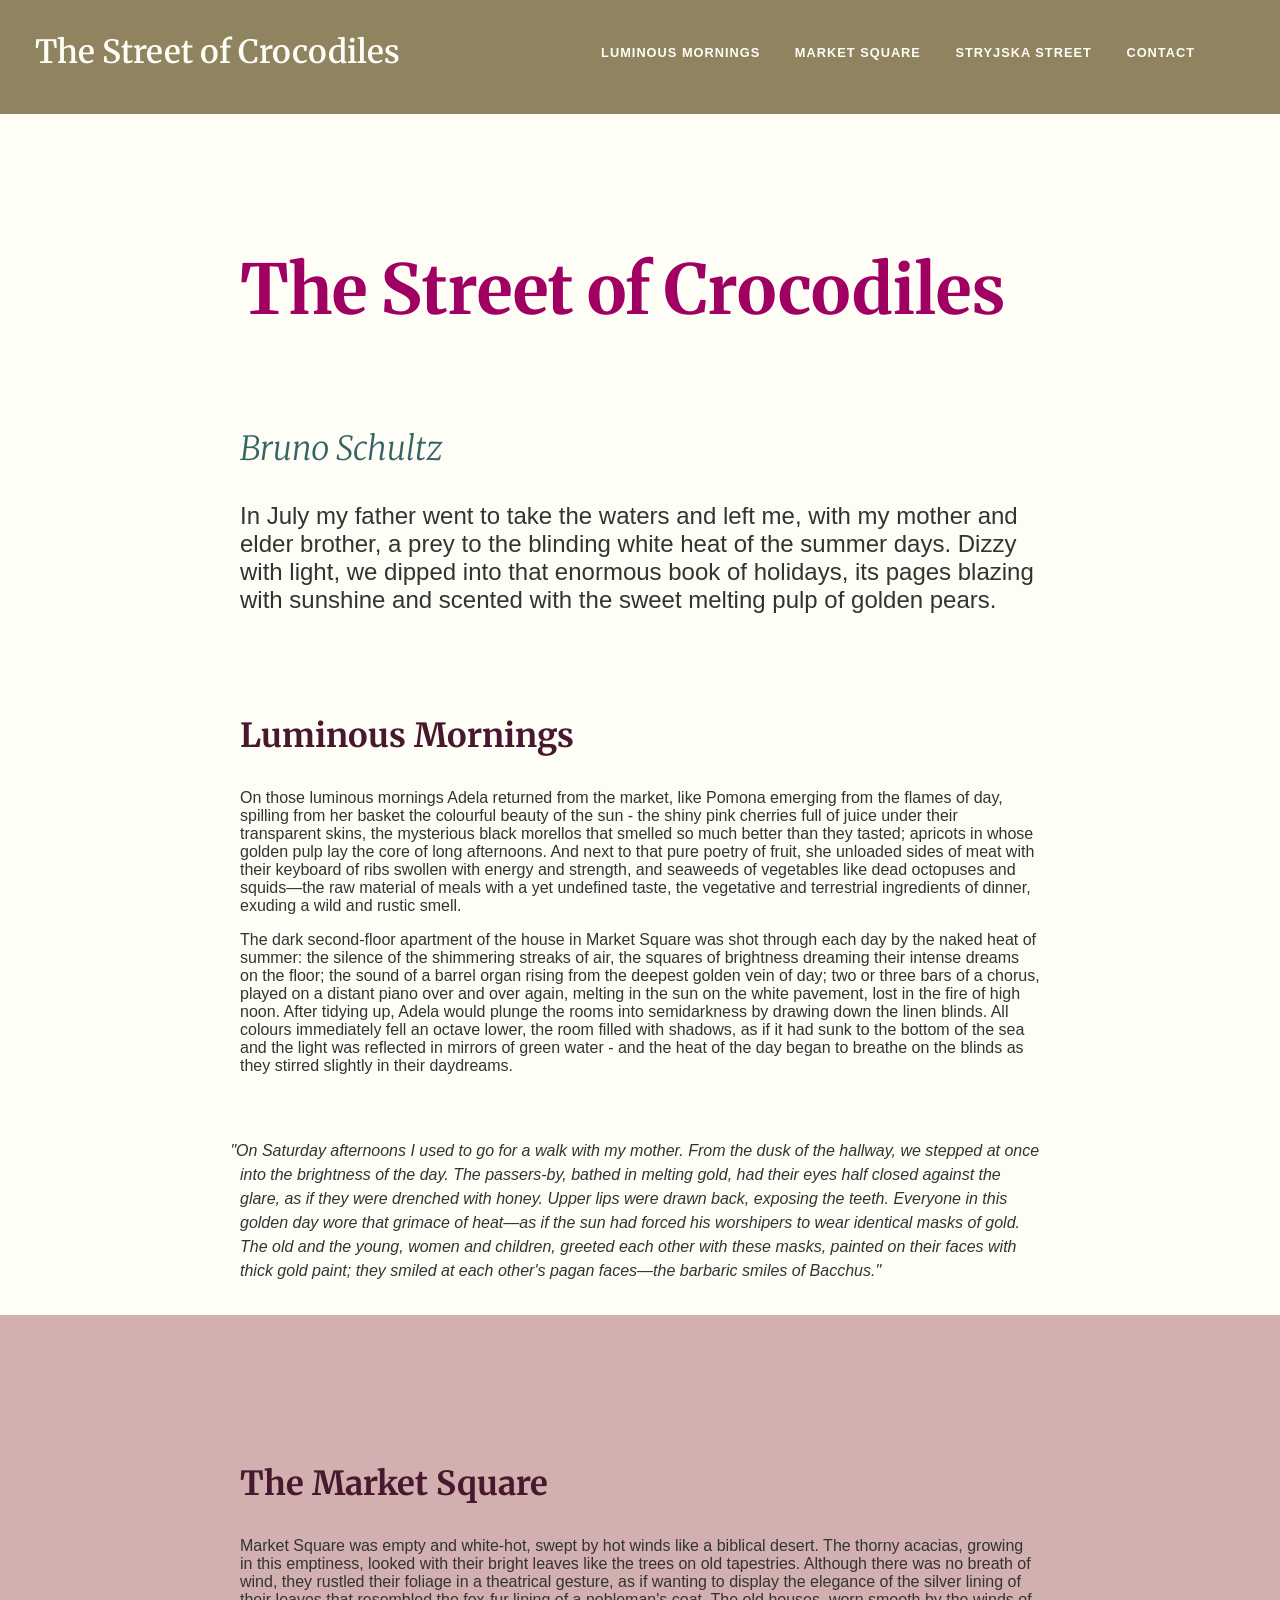
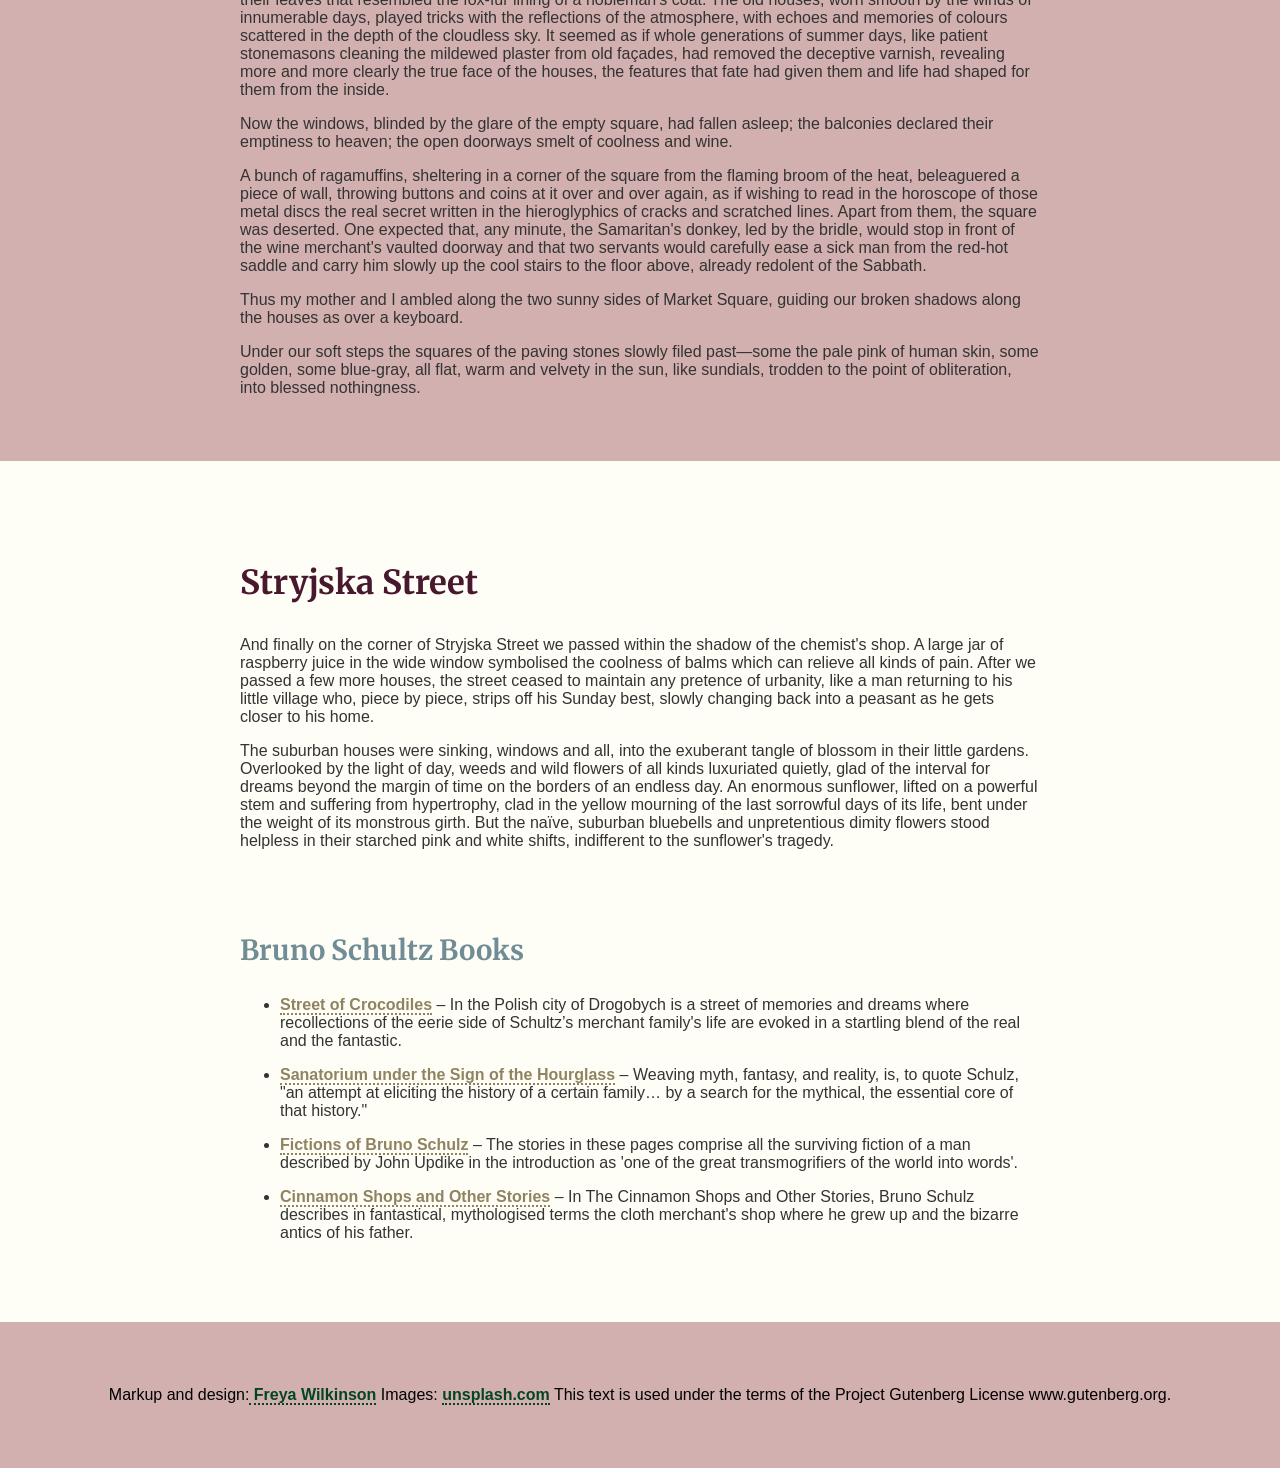
==== commit 2058b0da: "Update index-3.html" ====
--- a/index-3.html
+++ b/index-3.html
@@ -145,11 +145,10 @@
 </ul>
 </section>
 
-<footer>
+<footer id="contact">
 <p>Markup and design:<a href="mailto:wilkinson-f1@ulster.ac.uk"> Freya Wilkinson</a>
 Images: <a href="https://unsplash.com"> unsplash.com</a>
 This text is used under the terms of the Project Gutenberg License www.gutenberg.org.</p>
 </footer>
-
 </body>
 </html>  
--- a/css/style.css
+++ b/css/style.css
@@ -85,7 +85,7 @@
 }
 
 a:hover{
-    color: #f3b5ee;
+    color: #957082;
     transition: all 0.3s ease-in-out;
 }
 
@@ -113,6 +113,7 @@
     text-decoration: none;
     color:#FFFEF6;
     padding: 10px;
+}
 
     nav a:hover {
         color: #3C3316;
@@ -147,5 +148,5 @@
 }
 
 footer a:hover{
-    color: #f3b5ee;
+    color: #957082
 }
